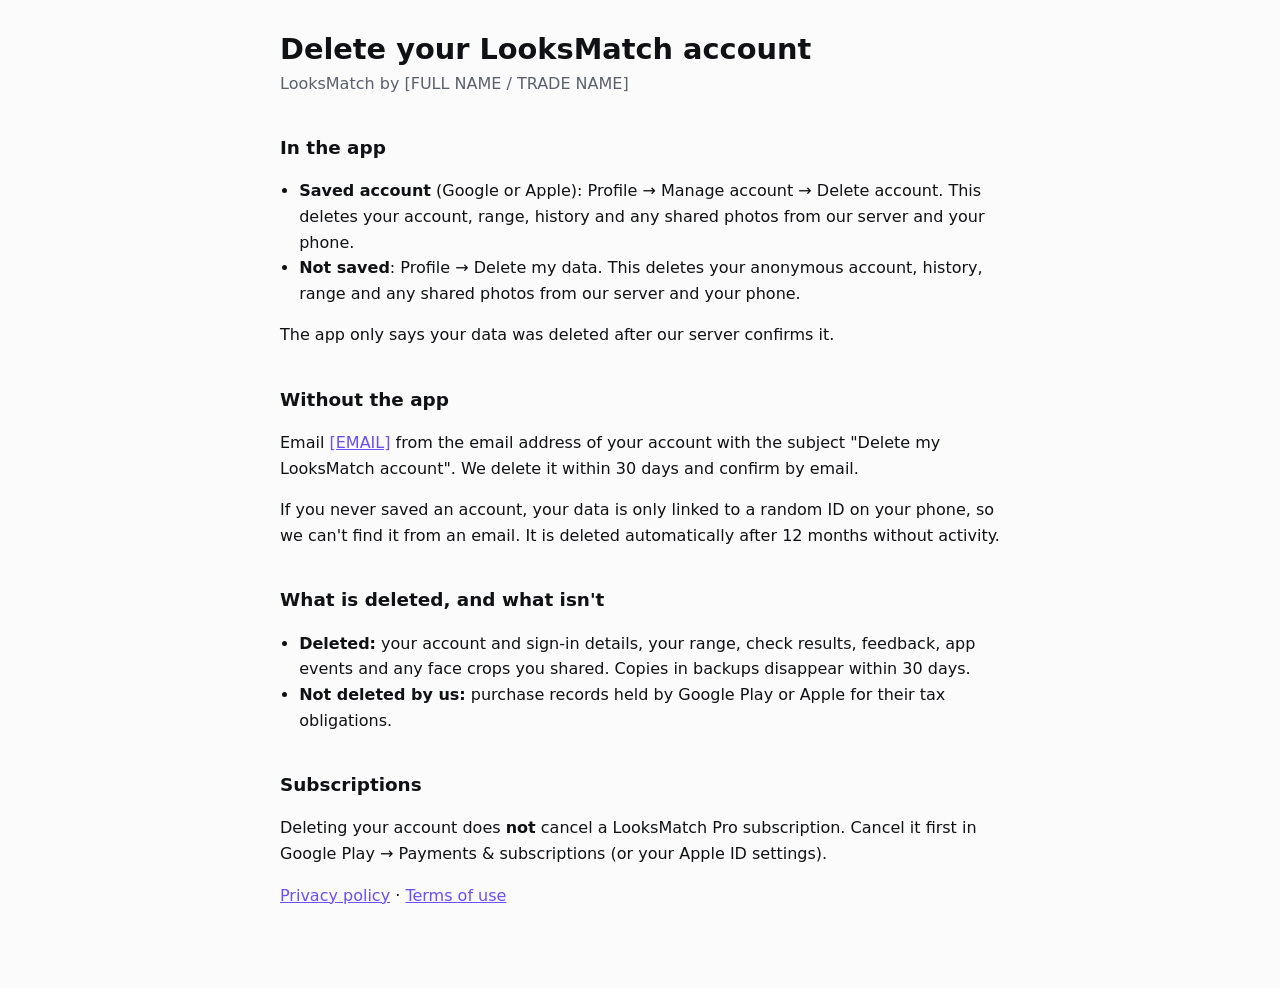
==== looksmatch/delete-account.html @ a5f03dbc "StudioX Systems website with LooksMatch legal pages" ====
<!doctype html>
<html lang="en">
<head>
<meta charset="utf-8">
<meta name="viewport" content="width=device-width, initial-scale=1">
<title>Delete your account – LooksMatch</title>
<link rel="stylesheet" href="../style.css">
</head>
<body>
<main>
<h1>Delete your LooksMatch account</h1>
<p class="meta">LooksMatch by [FULL NAME / TRADE NAME]</p>

<h2>In the app</h2>
<ul>
  <li><strong>Saved account</strong> (Google or Apple): Profile → Manage account → Delete account. This deletes your account, range, history and any shared photos from our server and your phone.</li>
  <li><strong>Not saved</strong>: Profile → Delete my data. This deletes your anonymous account, history, range and any shared photos from our server and your phone.</li>
</ul>
<p>The app only says your data was deleted after our server confirms it.</p>

<h2>Without the app</h2>
<p>Email <a href="mailto:[EMAIL]?subject=Delete%20my%20LooksMatch%20account">[EMAIL]</a> from the email address of your account with the subject "Delete my LooksMatch account". We delete it within 30 days and confirm by email.</p>
<p>If you never saved an account, your data is only linked to a random ID on your phone, so we can't find it from an email. It is deleted automatically after 12 months without activity.</p>

<h2>What is deleted, and what isn't</h2>
<ul>
  <li><strong>Deleted:</strong> your account and sign-in details, your range, check results, feedback, app events and any face crops you shared. Copies in backups disappear within 30 days.</li>
  <li><strong>Not deleted by us:</strong> purchase records held by Google Play or Apple for their tax obligations.</li>
</ul>

<h2>Subscriptions</h2>
<p>Deleting your account does <strong>not</strong> cancel a LooksMatch Pro subscription. Cancel it first in Google Play → Payments &amp; subscriptions (or your Apple ID settings).</p>

<p><a href="privacy.html">Privacy policy</a> · <a href="terms.html">Terms of use</a></p>
</main>
</body>
</html>
---- style.css ----
:root { color-scheme: light dark; --ink: #101114; --muted: #5b616e; --line: #e3e5ea; --bg: #fbfbfc; --accent: #6c4dff; }
@media (prefers-color-scheme: dark) { :root { --ink: #eceef2; --muted: #a3a8b3; --line: #2c2f36; --bg: #121317; --accent: #a594ff; } }
body { margin: 0; background: var(--bg); color: var(--ink); font: 16px/1.6 system-ui, -apple-system, "Segoe UI", Roboto, sans-serif; }
main { max-width: 720px; margin: 0 auto; padding: 32px 16px 64px; }
h1 { font-size: 1.8rem; line-height: 1.2; margin: 0 0 4px; }
h2 { font-size: 1.15rem; margin: 2em 0 0.4em; }
.meta { color: var(--muted); margin-top: 0; }
a { color: var(--accent); }
table { width: 100%; border-collapse: collapse; font-size: 0.95rem; display: block; overflow-x: auto; }
th, td { text-align: left; vertical-align: top; padding: 8px; border-bottom: 1px solid var(--line); }
ul { padding-left: 1.2em; }
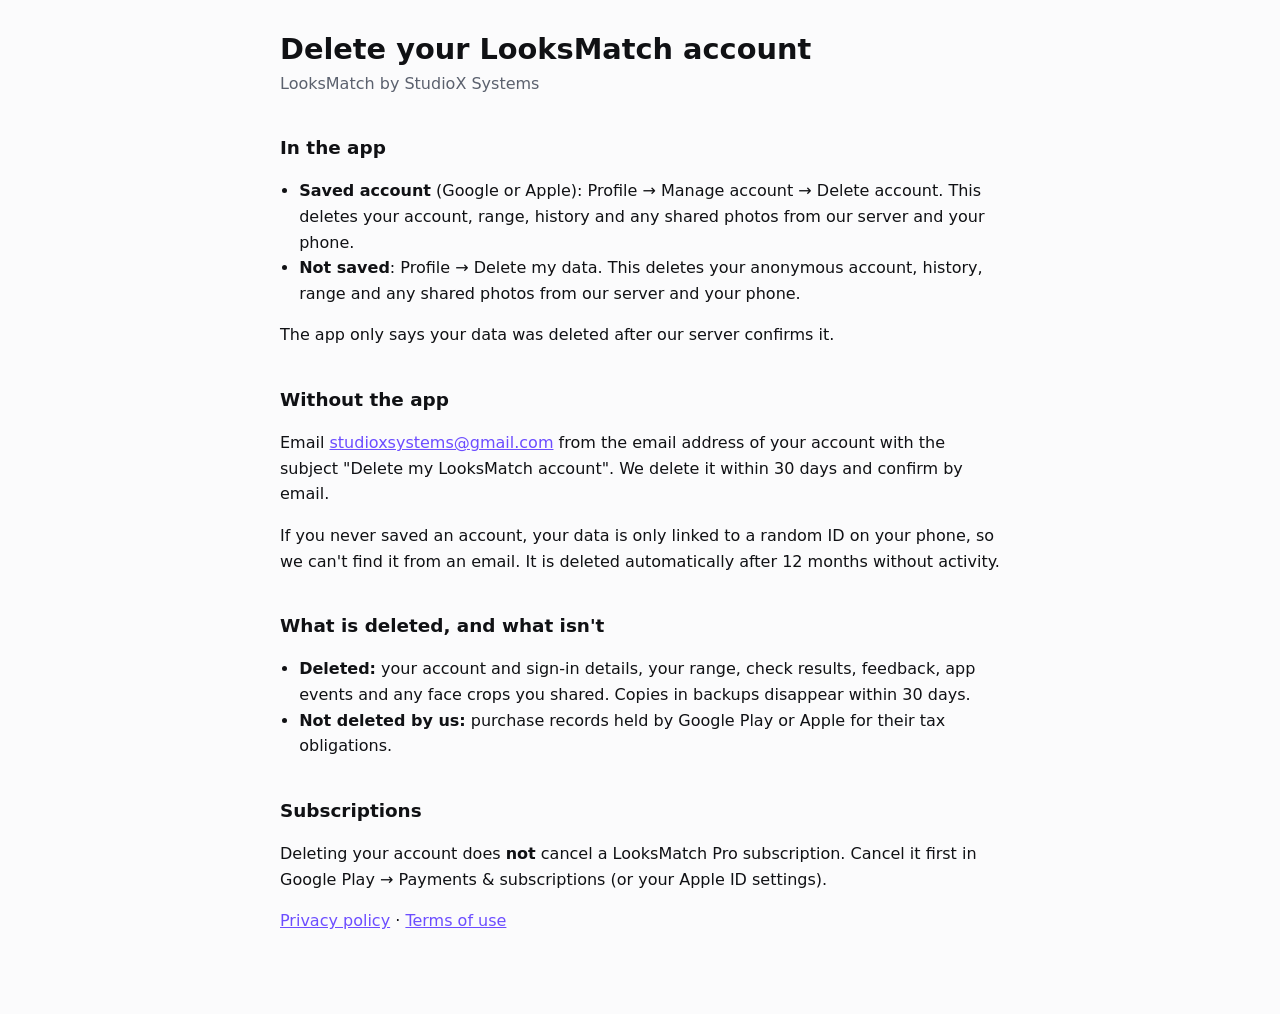
==== commit de264d3e: "Company contact details; legal pages filled in" ====
--- a/looksmatch/delete-account.html
+++ b/looksmatch/delete-account.html
@@ -9,7 +9,7 @@
 <body>
 <main>
 <h1>Delete your LooksMatch account</h1>
-<p class="meta">LooksMatch by [FULL NAME / TRADE NAME]</p>
+<p class="meta">LooksMatch by StudioX Systems</p>
 
 <h2>In the app</h2>
 <ul>
@@ -19,7 +19,7 @@
 <p>The app only says your data was deleted after our server confirms it.</p>
 
 <h2>Without the app</h2>
-<p>Email <a href="mailto:[EMAIL]?subject=Delete%20my%20LooksMatch%20account">[EMAIL]</a> from the email address of your account with the subject "Delete my LooksMatch account". We delete it within 30 days and confirm by email.</p>
+<p>Email <a href="mailto:studioxsystems@gmail.com?subject=Delete%20my%20LooksMatch%20account">studioxsystems@gmail.com</a> from the email address of your account with the subject "Delete my LooksMatch account". We delete it within 30 days and confirm by email.</p>
 <p>If you never saved an account, your data is only linked to a random ID on your phone, so we can't find it from an email. It is deleted automatically after 12 months without activity.</p>
 
 <h2>What is deleted, and what isn't</h2>
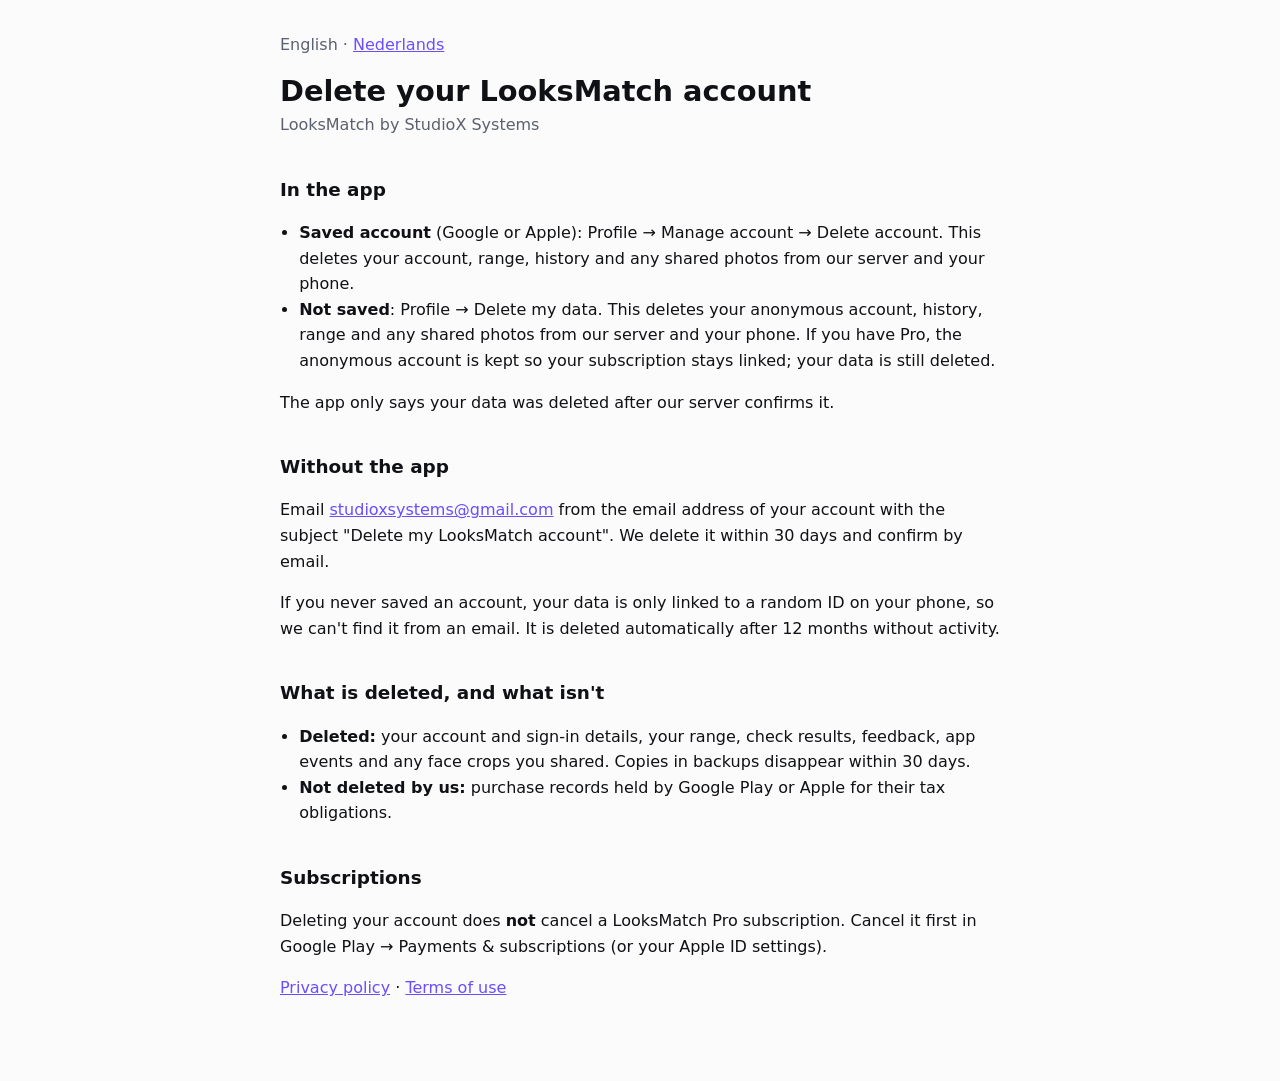
==== commit eb1dec38: "Dutch legal pages" ====
--- a/looksmatch/delete-account.html
+++ b/looksmatch/delete-account.html
@@ -8,13 +8,14 @@
 </head>
 <body>
 <main>
+<p class="meta">English · <a href="delete-account-nl.html">Nederlands</a></p>
 <h1>Delete your LooksMatch account</h1>
 <p class="meta">LooksMatch by StudioX Systems</p>
 
 <h2>In the app</h2>
 <ul>
   <li><strong>Saved account</strong> (Google or Apple): Profile → Manage account → Delete account. This deletes your account, range, history and any shared photos from our server and your phone.</li>
-  <li><strong>Not saved</strong>: Profile → Delete my data. This deletes your anonymous account, history, range and any shared photos from our server and your phone.</li>
+  <li><strong>Not saved</strong>: Profile → Delete my data. This deletes your anonymous account, history, range and any shared photos from our server and your phone. If you have Pro, the anonymous account is kept so your subscription stays linked; your data is still deleted.</li>
 </ul>
 <p>The app only says your data was deleted after our server confirms it.</p>
 
